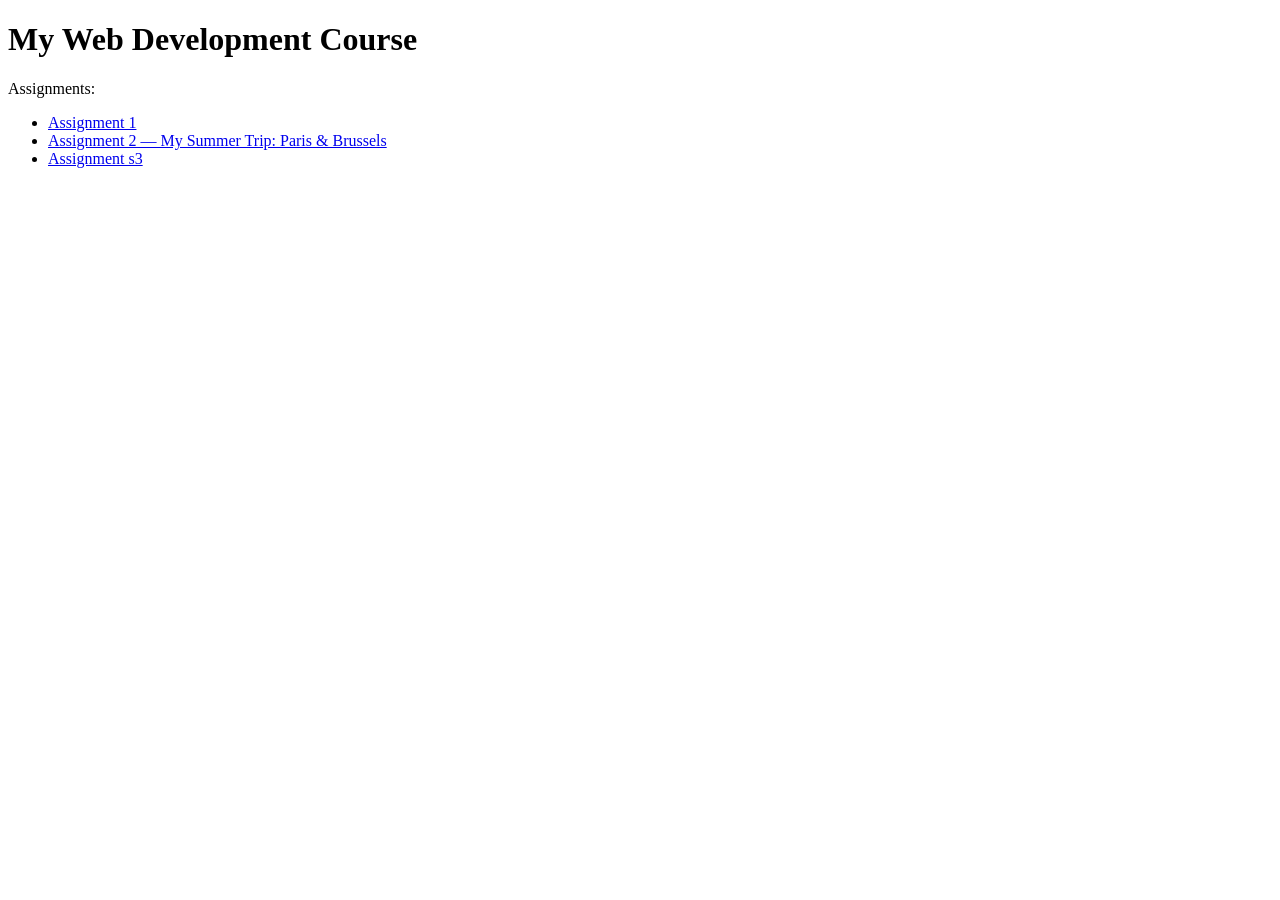
==== index.html @ f631b0d5 "Create index.html" ====
<!DOCTYPE html>
<html lang="en">
<head>
  <meta charset="UTF-8">
  <title>Webdev Course</title>
</head>
<body>
  <h1>My Web Development Course</h1>
  <p>Assignments:</p>
  <ul>
    <li><a href="a1/">Assignment 1</a></li>
    <li><a href="a2/">Assignment 2 — My Summer Trip: Paris &amp; Brussels</a></li>
    <li><a href="s3/">Assignment s3</a></li>
  </ul>
</body>
</html>
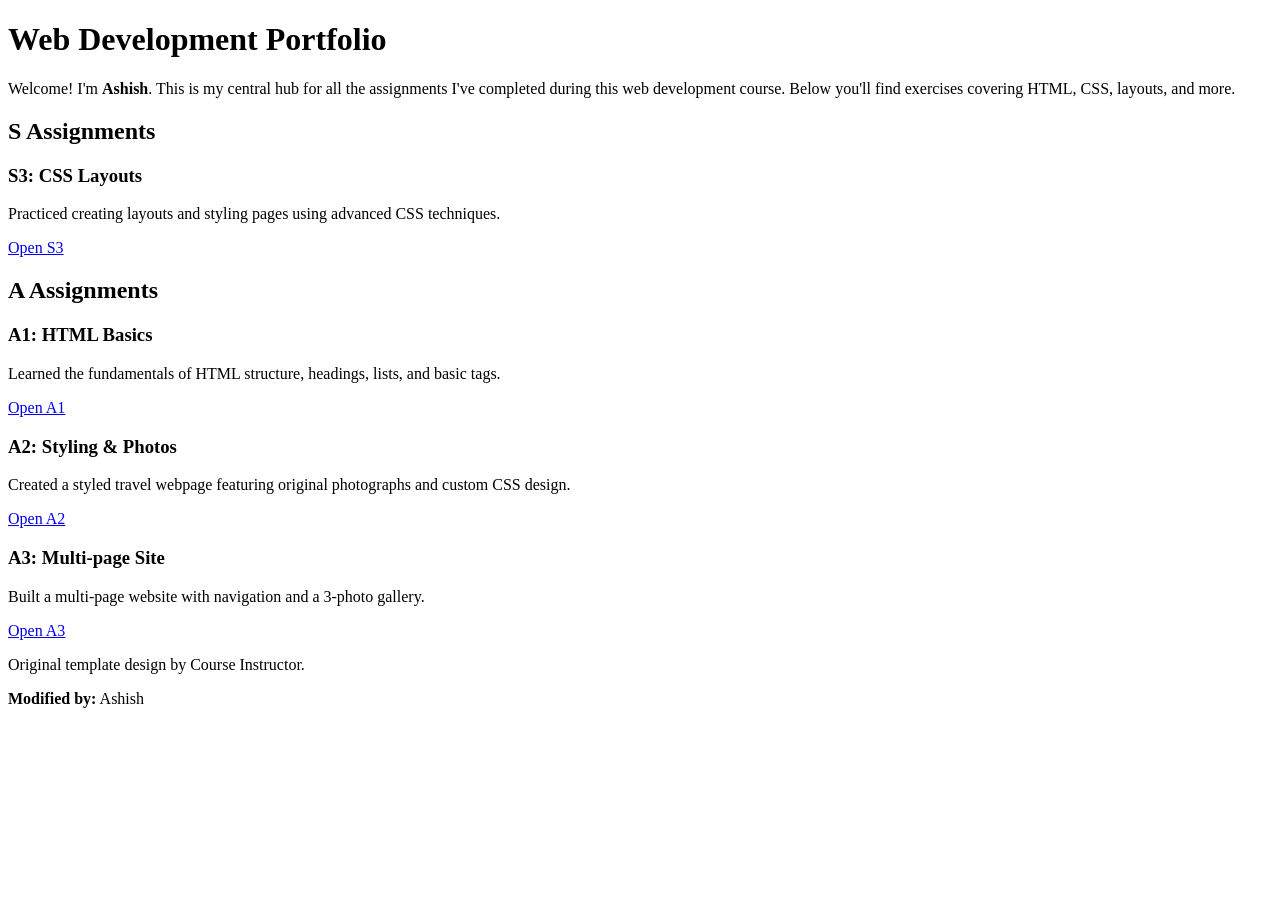
==== commit 02a0265e: "Update index.html" ====
--- a/index.html
+++ b/index.html
@@ -2,15 +2,71 @@
 <html lang="en">
 <head>
   <meta charset="UTF-8">
-  <title>Webdev Course</title>
+  <meta name="viewport" content="width=device-width, initial-scale=1.0">
+  <title>Ashish's Web Development Portfolio</title>
+  <link rel="stylesheet" href="style.css">
 </head>
 <body>
-  <h1>My Web Development Course</h1>
-  <p>Assignments:</p>
-  <ul>
-    <li><a href="a1/">Assignment 1</a></li>
-    <li><a href="a2/">Assignment 2 — My Summer Trip: Paris &amp; Brussels</a></li>
-    <li><a href="s3/">Assignment s3</a></li>
-  </ul>
+
+  <!-- S5 Assignment - Summary Page by Ashish -->
+
+  <header>
+    <h1>Web Development Portfolio</h1>
+    <p class="intro">
+      Welcome! I'm <strong>Ashish</strong>. This is my central hub for all the assignments 
+      I've completed during this web development course. 
+      Below you'll find exercises covering HTML, CSS, layouts, and more.
+    </p>
+  </header>
+
+  <main>
+    <section>
+      <h2>S Assignments</h2>
+      <div class="card-grid">
+        
+        <!-- S3 Card -->
+        <article class="card">
+          <h3>S3: CSS Layouts</h3>
+          <p>Practiced creating layouts and styling pages using advanced CSS techniques.</p>
+          <a href="s3/index.html" class="btn">Open S3</a>
+        </article>
+
+      </div>
+    </section>
+
+    <section>
+      <h2>A Assignments</h2>
+      <div class="card-grid">
+        
+        <!-- A1 Card -->
+        <article class="card">
+          <h3>A1: HTML Basics</h3>
+          <p>Learned the fundamentals of HTML structure, headings, lists, and basic tags.</p>
+          <a href="a1/index.html" class="btn">Open A1</a>
+        </article>
+
+        <!-- A2 Card -->
+        <article class="card">
+          <h3>A2: Styling & Photos</h3>
+          <p>Created a styled travel webpage featuring original photographs and custom CSS design.</p>
+          <a href="a2/index.html" class="btn">Open A2</a>
+        </article>
+
+        <!-- A3 Card -->
+        <article class="card">
+          <h3>A3: Multi-page Site</h3>
+          <p>Built a multi-page website with navigation and a 3-photo gallery.</p>
+          <a href="a3/index.html" class="btn">Open A3</a>
+        </article>
+
+      </div>
+    </section>
+  </main>
+
+  <footer>
+    <p>Original template design by Course Instructor.</p>
+    <p><strong>Modified by:</strong> Ashish</p>
+  </footer>
+
 </body>
 </html>
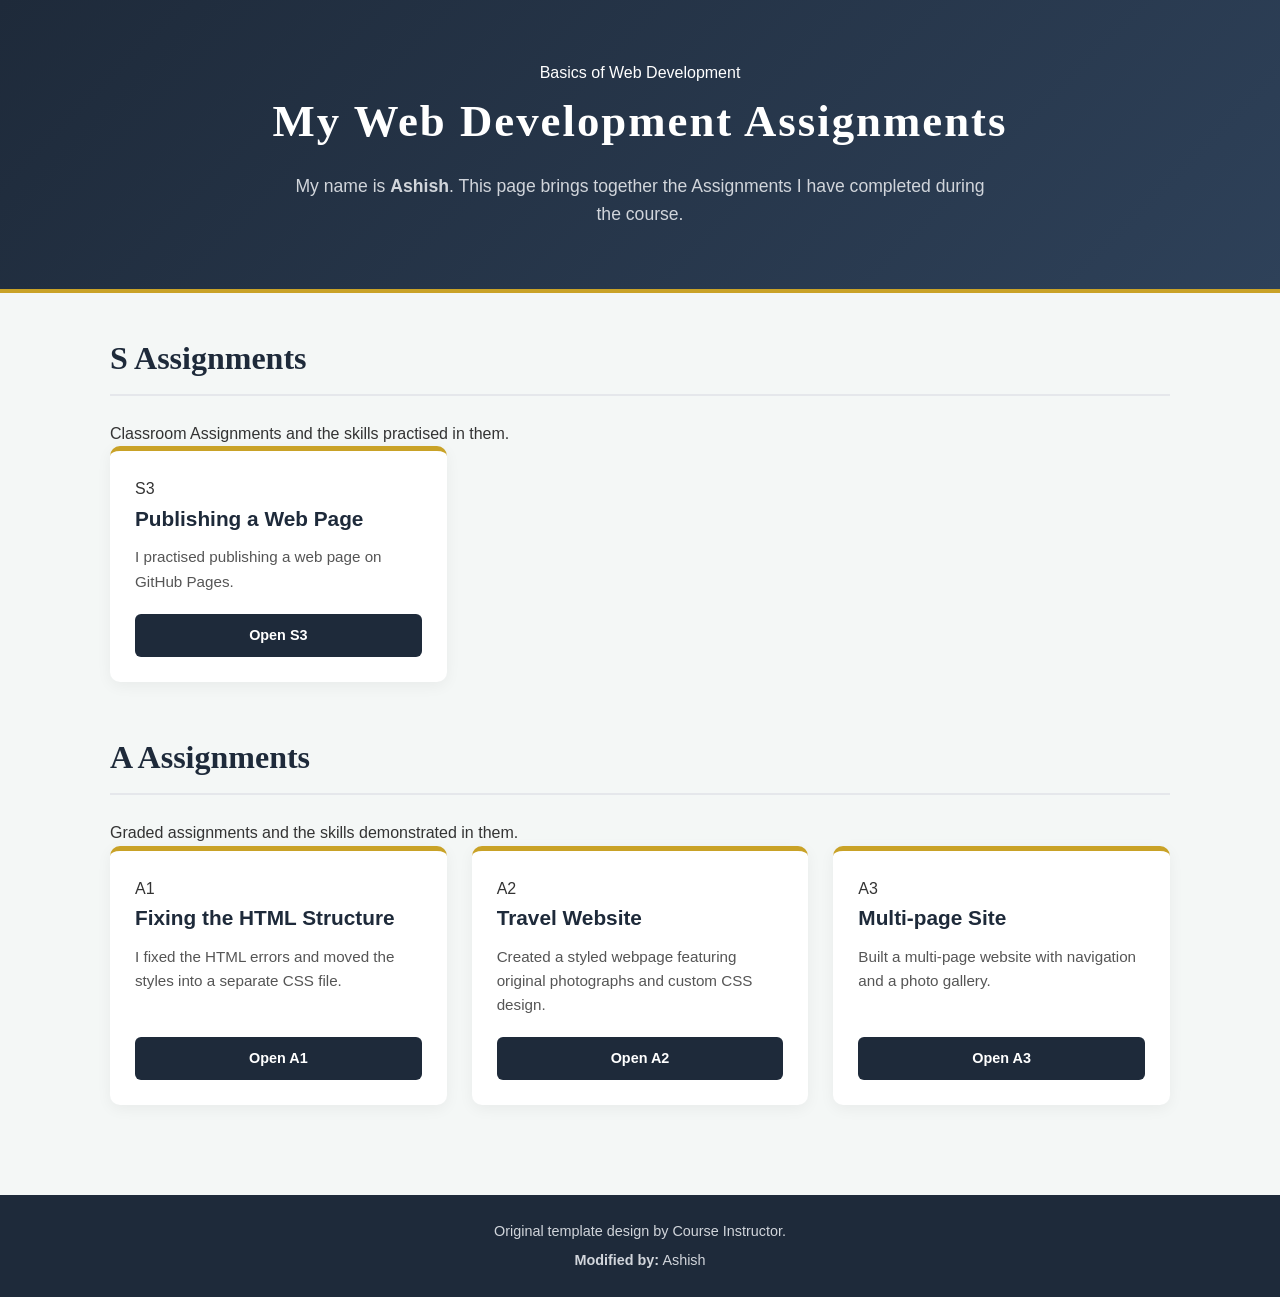
==== commit 3945bc53: "Update index.html" ====
--- a/index.html
+++ b/index.html
@@ -3,7 +3,7 @@
 <head>
   <meta charset="UTF-8">
   <meta name="viewport" content="width=device-width, initial-scale=1.0">
-  <title>Ashish's Web Development Portfolio</title>
+  <title>Ashish's Web Development Assignments</title>
   <link rel="stylesheet" href="style.css">
 </head>
 <body>
@@ -11,51 +11,70 @@
   <!-- S5 Assignment - Summary Page by Ashish -->
 
   <header>
-    <h1>Web Development Portfolio</h1>
+    <p class="course-title">Basics of Web Development</p>
+    <h1>My Web Development Assignments</h1>
     <p class="intro">
-      Welcome! I'm <strong>Ashish</strong>. This is my central hub for all the assignments 
-      I've completed during this web development course. 
-      Below you'll find exercises covering HTML, CSS, layouts, and more.
+      My name is <strong>Ashish</strong>. This page brings together the Assignments I have completed during the course.
     </p>
   </header>
 
   <main>
+    <!-- S Assignments Section -->
     <section>
       <h2>S Assignments</h2>
+      <p class="section-desc">Classroom Assignments and the skills practised in them.</p>
+      
       <div class="card-grid">
         
+        <!-- If you have an S2 folder, uncomment this card. If not, leave it commented out. -->
+        <!--
+        <article class="card">
+          <span class="card-label">S2</span>
+          <h3>Publishing a Web Page</h3>
+          <p>I practised publishing a web page on GitHub Pages.</p>
+          <a href="s2/index.html" class="btn">Open S2</a>
+        </article>
+        -->
+
         <!-- S3 Card -->
         <article class="card">
-          <h3>S3: CSS Layouts</h3>
-          <p>Practiced creating layouts and styling pages using advanced CSS techniques.</p>
+          <span class="card-label">S3</span>
+          <h3>Publishing a Web Page</h3>
+          <p>I practised publishing a web page on GitHub Pages.</p>
           <a href="s3/index.html" class="btn">Open S3</a>
         </article>
 
       </div>
     </section>
 
+    <!-- A Assignments Section -->
     <section>
       <h2>A Assignments</h2>
+      <p class="section-desc">Graded assignments and the skills demonstrated in them.</p>
+      
       <div class="card-grid">
         
         <!-- A1 Card -->
         <article class="card">
-          <h3>A1: HTML Basics</h3>
-          <p>Learned the fundamentals of HTML structure, headings, lists, and basic tags.</p>
+          <span class="card-label">A1</span>
+          <h3>Fixing the HTML Structure</h3>
+          <p>I fixed the HTML errors and moved the styles into a separate CSS file.</p>
           <a href="a1/index.html" class="btn">Open A1</a>
         </article>
 
         <!-- A2 Card -->
         <article class="card">
-          <h3>A2: Styling & Photos</h3>
-          <p>Created a styled travel webpage featuring original photographs and custom CSS design.</p>
+          <span class="card-label">A2</span>
+          <h3>Travel Website</h3>
+          <p>Created a styled webpage featuring original photographs and custom CSS design.</p>
           <a href="a2/index.html" class="btn">Open A2</a>
         </article>
 
         <!-- A3 Card -->
         <article class="card">
-          <h3>A3: Multi-page Site</h3>
-          <p>Built a multi-page website with navigation and a 3-photo gallery.</p>
+          <span class="card-label">A3</span>
+          <h3>Multi-page Site</h3>
+          <p>Built a multi-page website with navigation and a photo gallery.</p>
           <a href="a3/index.html" class="btn">Open A3</a>
         </article>
 
--- a/style.css
+++ b/style.css
@@ -0,0 +1,154 @@
+/* S5 Assignment - Summary Page by Ashish */
+
+/* ========== RESET & BASE ========== */
+* {
+  margin: 0;
+  padding: 0;
+  box-sizing: border-box;
+}
+
+body {
+  font-family: 'Helvetica Neue', Arial, sans-serif;
+  background-color: #f4f7f6;
+  color: #333;
+  line-height: 1.6;
+  display: flex;
+  flex-direction: column;
+  min-height: 100vh;
+}
+
+/* ========== HEADER ========== */
+header {
+  background: linear-gradient(135deg, #1e2a3a, #2e4159);
+  color: #fff;
+  text-align: center;
+  padding: 60px 20px;
+  border-bottom: 4px solid #c9a227;
+}
+
+header h1 {
+  font-family: Georgia, serif;
+  font-size: 2.8rem;
+  margin-bottom: 15px;
+  letter-spacing: 2px;
+}
+
+.intro {
+  max-width: 700px;
+  margin: 0 auto;
+  font-size: 1.1rem;
+  color: #d1d5db;
+}
+
+/* ========== MAIN CONTENT ========== */
+main {
+  flex: 1;
+  max-width: 1100px;
+  margin: 40px auto;
+  padding: 0 20px;
+  width: 100%;
+}
+
+section {
+  margin-bottom: 50px;
+}
+
+section h2 {
+  font-family: Georgia, serif;
+  font-size: 2rem;
+  color: #1e2a3a;
+  margin-bottom: 25px;
+  border-bottom: 2px solid #e5e7eb;
+  padding-bottom: 10px;
+}
+
+/* ========== CSS GRID CARD LAYOUT ========== */
+.card-grid {
+  display: grid;
+  grid-template-columns: repeat(3, 1fr);
+  gap: 25px;
+}
+
+/* ========== CARD STYLING ========== */
+.card {
+  background: #fff;
+  border-radius: 10px;
+  padding: 25px;
+  box-shadow: 0 4px 15px rgba(0, 0, 0, 0.05);
+  display: flex;
+  flex-direction: column;
+  border-top: 5px solid #c9a227;
+  transition: transform 0.3s ease, box-shadow 0.3s ease;
+}
+
+.card:hover {
+  transform: translateY(-5px);
+  box-shadow: 0 10px 25px rgba(0, 0, 0, 0.1);
+}
+
+.card h3 {
+  font-size: 1.3rem;
+  color: #1e2a3a;
+  margin-bottom: 10px;
+}
+
+.card p {
+  flex: 1; /* Pushes the button to the bottom */
+  font-size: 0.95rem;
+  color: #555;
+  margin-bottom: 20px;
+}
+
+/* ========== BUTTON ========== */
+.btn {
+  display: inline-block;
+  text-align: center;
+  background: #1e2a3a;
+  color: #fff;
+  padding: 10px 15px;
+  text-decoration: none;
+  border-radius: 6px;
+  font-weight: bold;
+  font-size: 0.9rem;
+  margin-top: auto; /* Pushes button to bottom */
+  transition: background 0.3s ease;
+}
+
+.btn:hover {
+  background: #c9a227;
+  color: #1e2a3a;
+}
+
+/* ========== FOOTER ========== */
+footer {
+  background-color: #1e2a3a;
+  color: #fff;
+  text-align: center;
+  padding: 20px;
+  font-size: 0.9rem;
+  margin-top: auto;
+}
+
+footer p {
+  margin: 5px 0;
+  color: #d1d5db;
+}
+
+/* ========== RESPONSIVE DESIGN (@media) ========== */
+/* Tablet */
+@media (max-width: 900px) {
+  .card-grid {
+    grid-template-columns: repeat(2, 1fr);
+  }
+}
+
+/* Mobile */
+@media (max-width: 600px) {
+  .card-grid {
+    grid-template-columns: 1fr;
+  }
+  
+  header h1 {
+    font-size: 2rem;
+  }
+}
